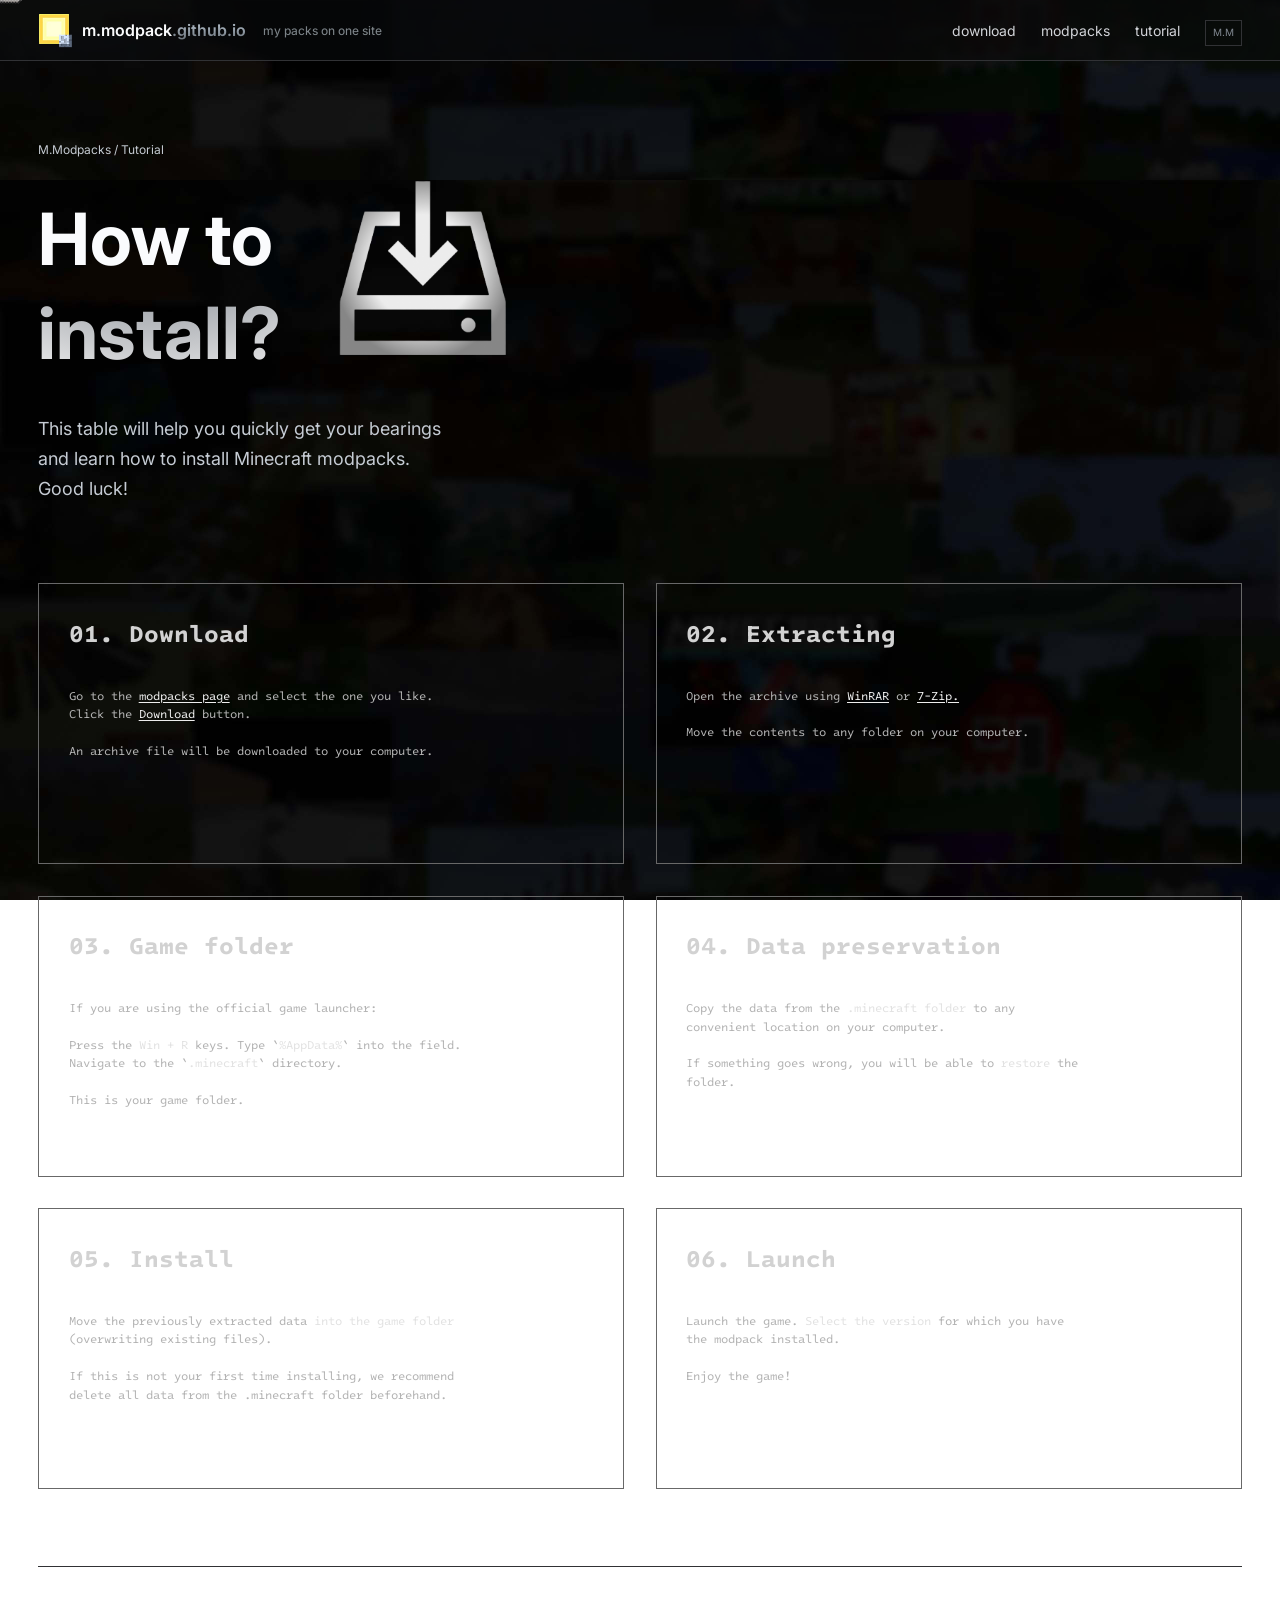
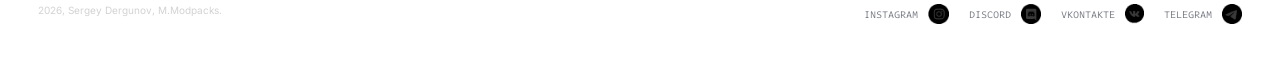
==== tutorial.html @ c3e70efd "create tutorial page" ====
<!DOCTYPE html>
<html lang="en">

<head>
    <meta charset="UTF-8">
    <meta name="viewport" content="width=device-width, initial-scale=1.0">
    <title>M.Modpack — Главная</title>

    <link rel="stylesheet" href="./styles/reset.css">
    <link rel="stylesheet" href="./styles/general.css">
    <link rel="stylesheet" href="./styles/tutorial.css">
</head>

<body>
    <nav class="page-nav">
        <div class="page-nav__container content-container">
            <a class="logo-container" href="./index.html">
                <img src="./imgs/general/logo-img.png" alt="m.modpack logo" />
                <div>
                    <span class="logo-text logo-text-light">m.modpack</span><!--
                    --><span class="logo-text logo-text-dark">.github.io</span>
                </div>
                <div>
                    <span class="logo-text logo-text-description">my packs on one site</span>
                </div>
            </a>

            <ul class="nav-link__container">
                <li><a href="./download.html">download</a></li>
                <li><a href="./modpacks.html">modpacks</a></li>
                <li><a href="./tutorial.html">tutorial</a></li>
                <li><span class="logo-end">M.M</span></li>
            </ul>
        </div>
    </nav>

    <main class="main-content tutorial-content">
        <div class="tutorial-content-container content-container">
            <header class="main-header">

                <div class="tutorial-h1-img-container">
                    <div class="tutorial-h1-container">
                        <span class="main-header__title">M.Modpacks / Tutorial</span>
                        <h1>How to<br><span class="main-header__mark">install?</span></h1>
                    </div>
                    <img src="./imgs/tutorial/tutorial_icon.png" alt="download icon">
                </div>

                <span class="main-header__description">
                    This table will help you quickly get your bearings <br>
                    and learn how to install Minecraft modpacks. <br>
                    Good luck!
                </span>
            </header>

            <section class="tutorial-grid">
                
                <div>
                    <h2>01. Download</h2>
                    <p>Go to the <a href="./index.html">modpacks page</a> and select the one you like. Click the <a href="./download.html">Download</a> button.</p>
                    <br>
                    <p>An archive file will be downloaded to your computer.</p>
                </div>

                <div>
                    <h2>02. Extracting</h2>
                    <p>Open the archive using <a href="https://www.win-rar.com/start.html?&L=4" target="_blank">WinRAR</a> or <a href="https://www.7-zip.org/download.html" target="_blank">7-Zip.</a></p>
                    <br>
                    <p>Move the contents to any folder on your computer.</p>
                </div>

                <div>
                    <h2>03. Game folder</h2>
                    <p>If you are using the official game launcher:</p>
                    <br>
                    <p>Press the <i>Win + R</i> keys. Type `<i>%AppData%</i>` into the field. 
                       Navigate to the `<i>.minecraft</i>` directory. 
                    </p>
                    <br>
                    <p>This is your game folder.</p>
                </div>

                <div>
                    <h2>04. Data preservation</h2>
                    <p>Copy the data from the <i>.minecraft folder</i> to any convenient location on your computer. </p>
                    <br>
                    <p>If something goes wrong, you will be able to <i>restore</i> the folder.</p>
                </div>

                <div>
                    <h2>05. Install</h2>
                    <p>Move the previously extracted data <i>into the game folder</i> (overwriting existing files).</p>
                    <br>
                    <p>
                        If this is not your first time installing, we recommend  
                        delete all data from the .minecraft folder beforehand.
                    </p>
                </div>

                <div>
                    <h2>06. Launch</h2>
                    <p>Launch the game. <i>Select the version</i> for which you have the modpack installed.</p>
                    <br>
                    <p>Enjoy the game!</p>
                </div>
            </section>
        </div>
    </main>

    
    <footer class="footer">
        <div class="footer-container content-container">
            <span>2026, Sergey Dergunov, M.Modpacks.</span>
            <ul class="footer__social-media">
                <li>
                    <a href="https://www.instagram.com/___kaif.999?srtk=MW41cGZpYmdsbzZubA==">
                        <span>instagram</span>
                        <img src="./imgs/general/Inst 1.png" alt="instagram">
                    </a>
                </li>
                <li>
                    <a href="https://discord.com/users/1086365678929453169">
                        <span>discord</span>
                        <img src="./imgs/general/Discord 1.png" alt="discord">
                    </a>
                </li>
                <li>
                    <a href="https://vk.com/id1122904090">
                        <span>vkontakte</span>
                        <img src="./imgs/general/Vk 1.png" alt="vkontakte">
                    </a>
                </li>
                <li>
                    <a href="https://t.me/flydem28">
                        <span>telegram</span>
                        <img src="./imgs/general/Tg 1.png" alt="telegram">
                    </a>
                </li>
            </ul>
        </div>
    </footer>
    
    <div class="sword-follower"></div>

    <script src="./script.js"></script>
</body>


</html>
---- styles/general.css ----
/* ---- Шрифты ---------- */
@import url('https://fonts.googleapis.com/css2?family=Intel+One+Mono:ital,wght@0,300..700;1,300..700&family=Inter:ital,opsz,wght@0,14..32,100..900;1,14..32,100..900&family=Pixelify+Sans:wght@400..700&display=swap');

/* Выделение текста */
::selection {
    background-color: #c1c5cc;
    color: #1E1F21;
}

/* Скролбар */
::-webkit-scrollbar {
    background-color: rgba(11, 12, 15, 1);
    border-left: 1px solid #313235;
    width: 3px;
}

::-webkit-scrollbar-thumb {
    background-color: rgb(104, 104, 104);
}

/* ---- Фон ------------ */
body {
    background-image: url(../imgs/general/Технопираты95-90.jpg);
    background-size: 100%;
    background-position: bottom;
    background-attachment: fixed;
}

/* ---- Контейнер содержимого ---- */
.content-container {
    width: calc(1366px + 6%);
    min-width: 320px;
    padding: 0 3%;
    justify-self: center;
}

/* ---------------------- */
/* Навигация по страницам */
/* ---------------------- */

.page-nav {
    position: sticky;
    top: 0;

    display: flex;
    justify-content: center;

    height: 61px; /* 4.24vh */
    width: 100%;

    border-bottom: 1px solid #313235;
    background-color: rgba(11, 12, 15, 0.5);
    backdrop-filter: blur(50px);
}

.page-nav__container {
    display: flex;
    justify-content: space-between;
}

/* ---- Лого ---- */
.logo-container {
    display: flex;
    align-items: center;
    gap: 10px;
} 

.logo-text {
    font-size: 16px;
    font-family: "Inter", sans-serif;
}

.logo-text-light {
    color: #FAFBFD;
    font-weight: 600;
}

.logo-text-dark {
    /* Градиент для текста*/
    background-image: linear-gradient(180deg,rgb(191, 204, 216) 0%, rgb(106, 114, 121) 100%);
    background-clip: text;
    color: transparent;

    font-weight: 600;
}

.logo-text-description {
    color: rgb(124, 131, 136);

    font-size: 12px;
    font-weight: 450;
    margin-left: 7px;
    transition-duration: 0.1s;
}

.logo-container:hover .logo-text-description {
    color: rgb(175, 185, 194);
    transition-duration: 0.1s;
}

/* ---- Ссылки на страницы ---- */
.nav-link__container {
    
    display: flex;
    align-items: center;
    gap: 25px;

    color: #d1d3d8;
    font-size: 14px;
    font-family: 'Inter', sans-serif;
    font-weight: medium;
}

.nav-link__container a {
    position: relative;
}

/* ---- Анимация при наведении ---- */
.nav-link__container a::after {
    content: '';

    position: absolute;
    left: 0;
    bottom: -7px;
    
    width: 100%;
    height: 1px;

    background-color: #9b9fa3;
    background: radial-gradient(circle,rgba(181, 185, 189, 1) 30%, rgba(85, 87, 90, 1) 90%);

    /* Выезд слева */
    transform: scaleX(0); 
    transform-origin: left; 
    transition: transform 0.3s ease-in-out; 
}

.nav-link__container a:hover::after {
    transform: scaleX(1);
}

.nav-link__container a:hover {
    color: #e7e8ec;
    filter: brightness(110%);
    text-underline-offset: 7px;
}

.logo-end {
    border: 1px solid #313235;
    padding: 7px; padding-top: 5px;

    color: #808790;
    font-size: 10px;

    user-select: none;
}

/* ---------------------- */
/* - Содержимое страниц - */
/* ---------------------- */

.main-content {
    display: flex;
    justify-content: center;

    margin-top: 12vh;
}

@media (max-width: 1925px) {
    .main-content { margin-top: 9vh;}
}

/* @media (max-width: 900px) {
    .main-content { background-color: red;}
} */

.main-content__container {
    display: flex;
    justify-content: space-between;
    align-items: center;
    gap: 6%;
}

/* Шапка */
.main-header {
    display: flex;
    flex-direction: column;
    gap: 35px;
    /* gap: 2.5vh; */
}

.main-header__title {
    color: #c4cad1;
    font-size: 12px;
    font-family: 'Inter', sans-serif;
    font-weight: medium;
}

.main-header__mark {
    background-image: radial-gradient(circle at center -250%, rgba(117, 123, 132, 1) 50%, rgba(237, 237, 237, 1) 100%);
    background-clip: text;
    color: transparent;
}

.main-header__description {
    color: #c5cbd3;
    font-size: 18px;
    font-family: 'Inter', sans-serif;
    font-weight: 400;
    line-height: 165%;
}

/* ---------------------- */
/* ----- Типографика ---- */
/* ---------------------- */

h1 {
    color: #FAFBFD;
    /* font-size: 96px; 3.75vw */
    font-size: clamp(72px, 96px, 5vw);
    font-family: 'Inter', sans-serif;
    font-weight: bold;
    line-height: 105%;
}

p {
    color: #D2D2D2;
    font-family: "Inter", sans-serif;
    font-optical-sizing: auto;
    font-weight: 300;
    font-style: normal;
}

a {
    color: inherit;
}

a:hover {
    filter: inherit;
}

/* ---------------------- */
/* ------- Подвал ------- */
/* ---------------------- */

.footer {
    display: flex;
    justify-content: center;
    margin-top: 7vh;
    padding: 0 3%;
}

@media (max-width: 1921px) {
    .footer{margin-top: 8.5vh;}
}

.footer-container {
    display: flex;
    justify-content: space-between;
    padding: 37px 0;
    width: 1366px;

    border-top: 1px solid #313235;
    color: #D2D2D2;
    font-size: 10px;
    font-family: 'Inter', sans-serif;
}

.footer__social-media {
    display: flex;
    justify-content: space-between;
    gap: 20px;
    height: 100%;
}

.footer__social-media img {
    height: 20px;
}

.footer__social-media li a {
    display: flex;
    align-items: center;
    gap: 10px;
}

.footer__social-media li a span {
    color: #7e818a;
    font-family: 'Intel One Mono', sans-serif;
    text-transform: uppercase;
    /* padding-bottom: 3px; */
}

.footer__social-media a:hover span {
    color: #a3a6ac;
}


/* ---- Курсор ---- */
.sword-follower {
    z-index: 4;
    width: 32px;
    height: 32px;
    background-image: url(../imgs/cursor/minecraft_sword.png);
    background-size: 100%/6;
    background-position: 0%;
    background-repeat: no-repeat;
    position: fixed;
    top: 0;
    left: 0;
    pointer-events: none; 
    will-change: transform; /* для плавности */
    /* transition-duration: 0.15s; */
}
---- styles/tutorial.css ----
/* Шапка */

.main-header h1 {
    margin-top: 35px;
    line-height: 130%;
}

.tutorial-content-container {
    display: flex;
    flex-direction: column;
    gap: 80px;
}

.tutorial-h1-img-container {
    display: flex;
    align-items: end;
    gap: 4.5vw;
    /* padding-bottom: 3vh; */
}

.tutorial-h1-img-container img {
    height: 246px;
    padding-bottom: 2%;
}

@media (max-width: 1821px) {
    .tutorial-h1-img-container img {
        height: 22vh;
    }
}

.tutorial-h1-container {
    display: flex;
    flex-direction: column;
}

/* Сетка с инструкцией по установке */
.tutorial-grid {
    display: grid;
    grid-template-columns: 1fr 1fr 1fr;
    gap: 35px;
    padding: 0;
}

.tutorial-grid div {
    min-height: 281px;
    padding: 10px;
    border: 1px solid rgb(104, 104, 104);
}

.tutorial-grid h2 {
    margin-bottom: 35px;

    color: #d2d2d2;
    font-size: 24px;
    font-family: 'Intel One Mono', monospace;
    font-weight: bold;
    line-height: 155%;
}

.tutorial-grid p {
    padding-right: 45%;

    color: #B3B3B3;
    font-size: 12px;
    font-family: 'Intel One Mono', monospace;
    font-weight: 400;
    line-height: 155%;
}

.tutorial-grid a {
    color: #ededed;
    text-decoration: underline;
    text-underline-offset: 2px;
}

.tutorial-grid i {
    color: #e2e2e2;
    font-style: normal;
}

@media (max-width: 1320px) {
    .tutorial-grid {
        grid-template-columns: 1fr 1fr;
        gap: 3.5vh;
        /* background-color: red; */
    }
    .tutorial-grid div {
        padding: 5%;
    }
    .tutorial-grid p {
        padding-right: 25%;
    }
}

@media (max-width: 575px) {
    .tutorial-grid {
        grid-template-columns: 1fr;
        gap: 1%;
    }
    .tutorial-grid div {
        padding: 5%;
    }
    .tutorial-grid p {
        padding-right: 25%;
    }
}
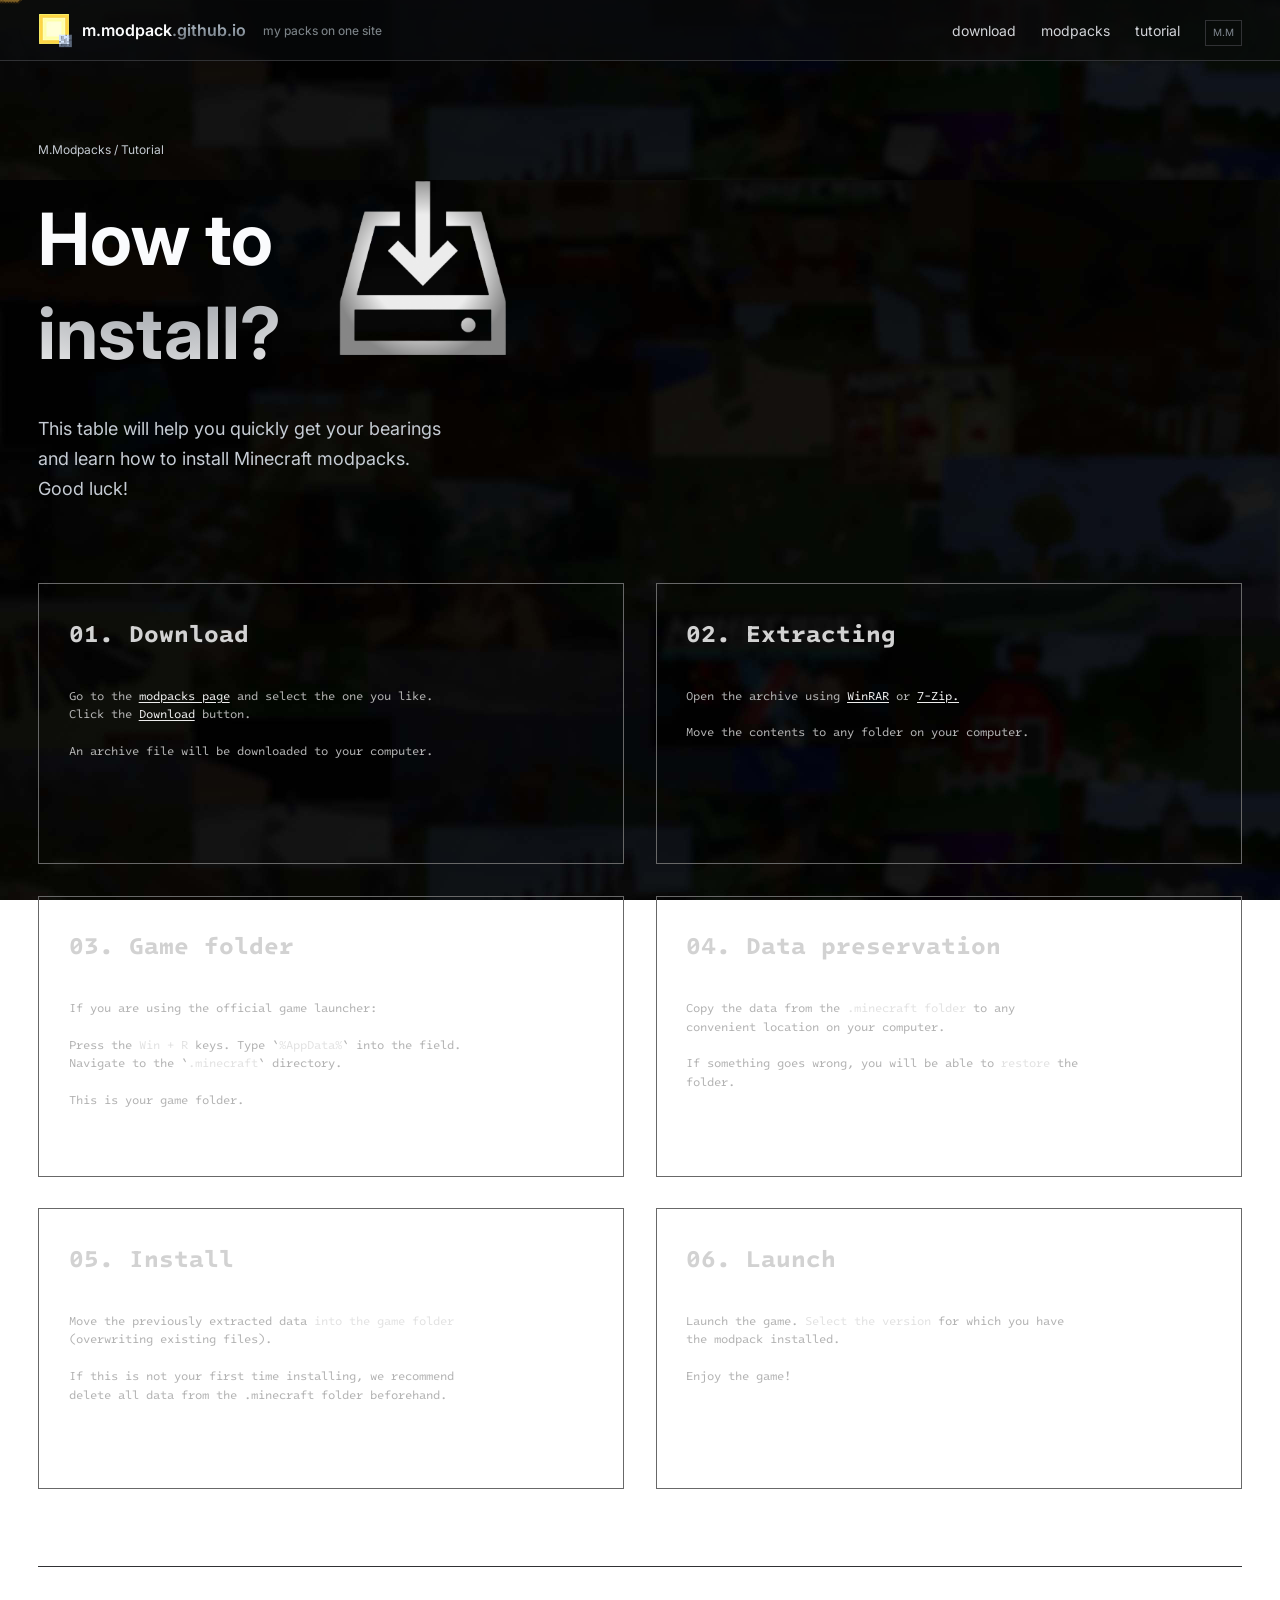
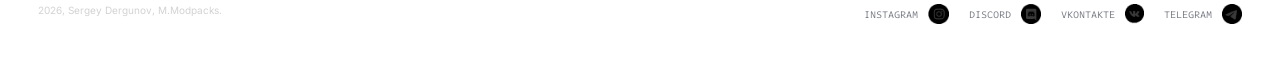
==== commit 4724bbfe: "add switching between tabs" ====
--- a/tutorial.html
+++ b/tutorial.html
@@ -4,7 +4,9 @@
 <head>
     <meta charset="UTF-8">
     <meta name="viewport" content="width=device-width, initial-scale=1.0">
-    <title>M.Modpack — Главная</title>
+    <title>M.Modpack — установка</title>
+
+    <link rel="icon" href="./imgs/general/logo-img.png">
 
     <link rel="stylesheet" href="./styles/reset.css">
     <link rel="stylesheet" href="./styles/general.css">
--- a/styles/general.css
+++ b/styles/general.css
@@ -45,7 +45,8 @@
     display: flex;
     justify-content: center;
 
-    height: 61px; /* 4.24vh */
+    height: 61px;
+    /* 4.24vh */
     width: 100%;
 
     border-bottom: 1px solid #313235;
@@ -63,7 +64,7 @@
     display: flex;
     align-items: center;
     gap: 10px;
-} 
+}
 
 .logo-text {
     font-size: 16px;
@@ -77,7 +78,7 @@
 
 .logo-text-dark {
     /* Градиент для текста*/
-    background-image: linear-gradient(180deg,rgb(191, 204, 216) 0%, rgb(106, 114, 121) 100%);
+    background-image: linear-gradient(180deg, rgb(191, 204, 216) 0%, rgb(106, 114, 121) 100%);
     background-clip: text;
     color: transparent;
 
@@ -100,7 +101,7 @@
 
 /* ---- Ссылки на страницы ---- */
 .nav-link__container {
-    
+
     display: flex;
     align-items: center;
     gap: 25px;
@@ -122,17 +123,17 @@
     position: absolute;
     left: 0;
     bottom: -7px;
-    
+
     width: 100%;
     height: 1px;
 
     background-color: #9b9fa3;
-    background: radial-gradient(circle,rgba(181, 185, 189, 1) 30%, rgba(85, 87, 90, 1) 90%);
+    background: radial-gradient(circle, rgba(181, 185, 189, 1) 30%, rgba(85, 87, 90, 1) 90%);
 
     /* Выезд слева */
-    transform: scaleX(0); 
-    transform-origin: left; 
-    transition: transform 0.3s ease-in-out; 
+    transform: scaleX(0);
+    transform-origin: left;
+    transition: transform 0.3s ease-in-out;
 }
 
 .nav-link__container a:hover::after {
@@ -147,7 +148,8 @@
 
 .logo-end {
     border: 1px solid #313235;
-    padding: 7px; padding-top: 5px;
+    padding: 7px;
+    padding-top: 5px;
 
     color: #808790;
     font-size: 10px;
@@ -167,7 +169,9 @@
 }
 
 @media (max-width: 1925px) {
-    .main-content { margin-top: 9vh;}
+    .main-content {
+        margin-top: 9vh;
+    }
 }
 
 /* @media (max-width: 900px) {
@@ -251,7 +255,9 @@
 }
 
 @media (max-width: 1921px) {
-    .footer{margin-top: 8.5vh;}
+    .footer {
+        margin-top: 8.5vh;
+    }
 }
 
 .footer-container {
@@ -307,7 +313,25 @@
     position: fixed;
     top: 0;
     left: 0;
-    pointer-events: none; 
-    will-change: transform; /* для плавности */
+    pointer-events: none;
+    will-change: transform;
+    /* для плавности */
     /* transition-duration: 0.15s; */
+}
+
+@keyframes fadeIn {
+    from {
+        opacity: 0;
+        transform: translateY(10px);
+    }
+
+    to {
+        opacity: 1;
+        transform: translateY(0);
+    }
+}
+
+main, header {
+    opacity: 0;
+    animation: fadeIn 0.2s ease-out forwards;
 }
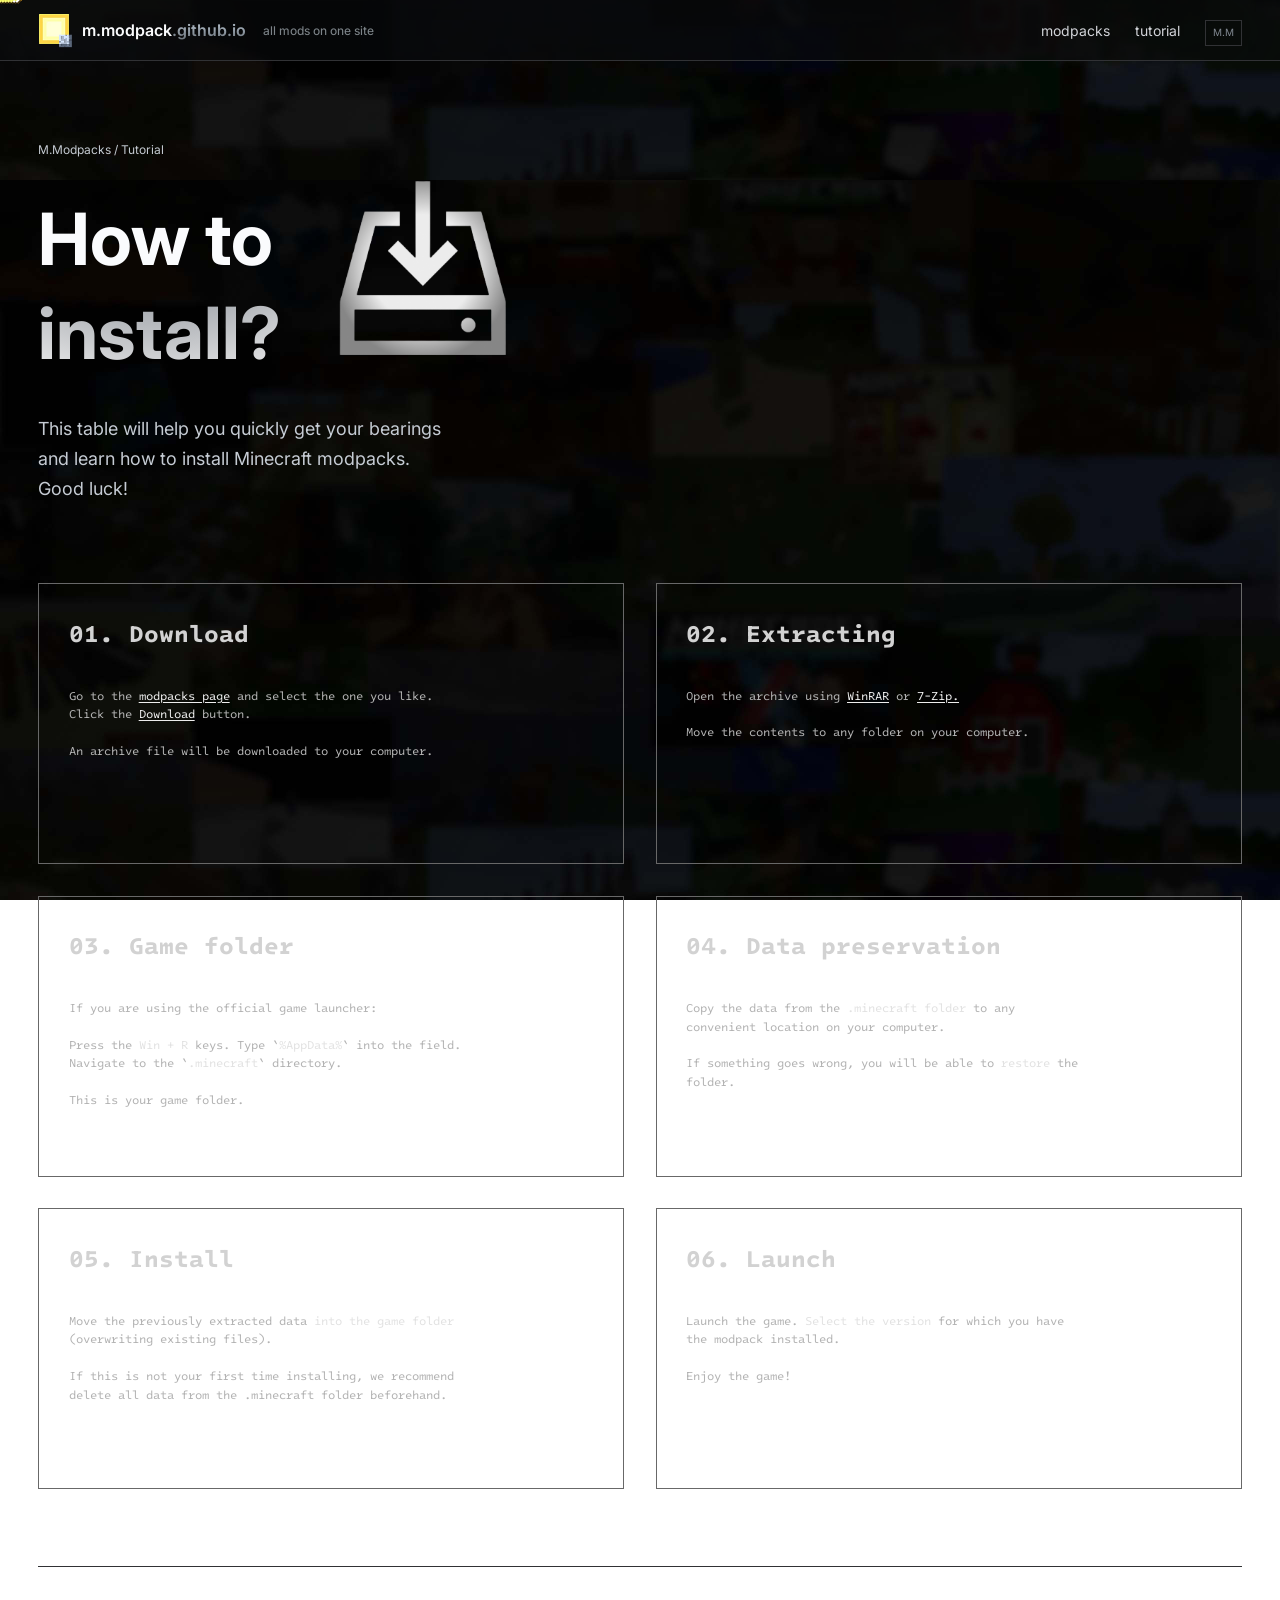
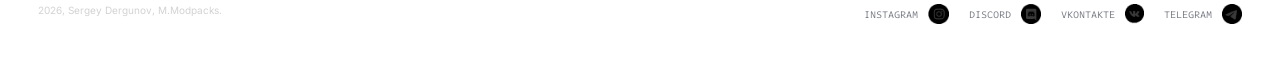
==== commit fe638fe5: "add big mod_cards with js" ====
--- a/tutorial.html
+++ b/tutorial.html
@@ -16,6 +16,8 @@
 <body>
     <nav class="page-nav">
         <div class="page-nav__container content-container">
+
+            <!-- Логотип и ссылка на главную -->
             <a class="logo-container" href="./index.html">
                 <img src="./imgs/general/logo-img.png" alt="m.modpack logo" />
                 <div>
@@ -23,12 +25,12 @@
                     --><span class="logo-text logo-text-dark">.github.io</span>
                 </div>
                 <div>
-                    <span class="logo-text logo-text-description">my packs on one site</span>
+                    <span class="logo-text logo-text-description">all mods on one site</span>
                 </div>
             </a>
 
+            <!-- Список ссылок справа -->
             <ul class="nav-link__container">
-                <li><a href="./download.html">download</a></li>
                 <li><a href="./modpacks.html">modpacks</a></li>
                 <li><a href="./tutorial.html">tutorial</a></li>
                 <li><span class="logo-end">M.M</span></li>
@@ -38,16 +40,24 @@
 
     <main class="main-content tutorial-content">
         <div class="tutorial-content-container content-container">
+            <!-- Шапка -->
             <header class="main-header">
 
                 <div class="tutorial-h1-img-container">
                     <div class="tutorial-h1-container">
+
+                        <!-- Верхняя подпись -->
                         <span class="main-header__title">M.Modpacks / Tutorial</span>
+
+                        <!-- Главный заголовок -->
                         <h1>How to<br><span class="main-header__mark">install?</span></h1>
                     </div>
+
+                    <!-- Иконка заголовка -->
                     <img src="./imgs/tutorial/tutorial_icon.png" alt="download icon">
                 </div>
 
+                <!-- Описание -->
                 <span class="main-header__description">
                     This table will help you quickly get your bearings <br>
                     and learn how to install Minecraft modpacks. <br>
@@ -55,6 +65,7 @@
                 </span>
             </header>
 
+            <!-- Сетка с инструкцией -->
             <section class="tutorial-grid">
                 
                 <div>
@@ -109,10 +120,12 @@
         </div>
     </main>
 
-    
+    <!-- Подвал -->
     <footer class="footer">
         <div class="footer-container content-container">
             <span>2026, Sergey Dergunov, M.Modpacks.</span>
+
+            <!-- Ссылки на соц. сети -->
             <ul class="footer__social-media">
                 <li>
                     <a href="https://www.instagram.com/___kaif.999?srtk=MW41cGZpYmdsbzZubA==">
@@ -142,9 +155,11 @@
         </div>
     </footer>
     
+    <!-- Меч следующий за курсором -->
     <div class="sword-follower"></div>
 
-    <script src="./script.js"></script>
+    <!-- Скрипты -->
+    <script src="./scripts/script.js"></script>
 </body>
 
 
--- a/styles/general.css
+++ b/styles/general.css
@@ -1,13 +1,32 @@
 /* ---- Шрифты ---------- */
 @import url('https://fonts.googleapis.com/css2?family=Intel+One+Mono:ital,wght@0,300..700;1,300..700&family=Inter:ital,opsz,wght@0,14..32,100..900;1,14..32,100..900&family=Pixelify+Sans:wght@400..700&display=swap');
 
-/* Выделение текста */
+/* ---- Анимация прогрузки страниц ---- */
+
+@keyframes fadeIn {
+    from {
+        opacity: 0;
+        transform: translateY(10px);
+    }
+
+    to {
+        opacity: 1;
+        transform: translateY(0);
+    }
+}
+
+main, header {
+    opacity: 0;
+    animation: fadeIn 0.2s ease-out forwards;
+}
+
+/* ---- Выделение текста ----*/
 ::selection {
     background-color: #c1c5cc;
     color: #1E1F21;
 }
 
-/* Скролбар */
+/* ---- Скролбар ---- */
 ::-webkit-scrollbar {
     background-color: rgba(11, 12, 15, 1);
     border-left: 1px solid #313235;
@@ -41,6 +60,7 @@
 .page-nav {
     position: sticky;
     top: 0;
+    z-index: 1;
 
     display: flex;
     justify-content: center;
@@ -99,6 +119,12 @@
     transition-duration: 0.1s;
 }
 
+@media (max-width: 1100px) {
+    .logo-text-description {
+        display: none;
+    }
+}
+
 /* ---- Ссылки на страницы ---- */
 .nav-link__container {
 
@@ -155,6 +181,38 @@
     font-size: 10px;
 
     user-select: none;
+}
+
+/* ---------------------- */
+/* -------- Шапка ------- */
+/* ---------------------- */
+
+.header {
+    display: flex;
+    flex-direction: column;
+    gap: 35px;
+    /* gap: 2.5vh; */
+}
+
+.header__title {
+    color: #c4cad1;
+    font-size: 12px;
+    font-family: 'Inter', sans-serif;
+    font-weight: medium;
+}
+
+.header__mark {
+    background-image: radial-gradient(circle at center -250%, rgba(117, 123, 132, 1) 50%, rgba(237, 237, 237, 1) 100%);
+    background-clip: text;
+    color: transparent;
+}
+
+.header__description {
+    color: #c5cbd3;
+    font-size: 18px;
+    font-family: 'Inter', sans-serif;
+    font-weight: 400;
+    line-height: 165%;
 }
 
 /* ---------------------- */
@@ -243,6 +301,58 @@
     filter: inherit;
 }
 
+
+
+/* Ссылка со статичной стрелочкой */
+
+.arrow-link {
+    color: #d3d7e2;
+    /* font-size: 13px; */
+    font-family: 'Inter', sans-serif;
+    font-weight: 400;
+}
+
+.link-underline div {
+    display: inline-block;
+    padding-bottom: 0px;
+    border-bottom: 1px solid #6d6f74;
+    transition-duration: 0.1s;
+}
+
+.link-underline:hover div {
+    border-bottom: 1px solid #e5e6e9;
+    transition-duration: 0.1s;
+}
+
+.link-icon {
+    margin-left: 0.3%;
+}
+
+.link-icon span {
+    display: inline-block;
+    transform: rotate(-45deg);
+}
+
+/* Ссылка с динамичной стрелочкой */
+
+.base-link__text {
+    text-decoration: underline;
+    text-underline-offset: 3px;
+    text-decoration-color: inherit;
+}
+
+.base-link__arrow, .base-link:hover {
+    transition: 0.2s
+}
+
+.base-link__arrow {
+    transform: translate(-1px, 1px);
+}
+
+.base-link:hover .base-link__arrow {
+    transform: translate(0px, 0px);
+}
+
 /* ---------------------- */
 /* ------- Подвал ------- */
 /* ---------------------- */
@@ -252,12 +362,6 @@
     justify-content: center;
     margin-top: 7vh;
     padding: 0 3%;
-}
-
-@media (max-width: 1921px) {
-    .footer {
-        margin-top: 8.5vh;
-    }
 }
 
 .footer-container {
@@ -300,6 +404,17 @@
     color: #a3a6ac;
 }
 
+@media (max-width: 1921px) {
+    .footer {
+        margin-top: 8.5vh;
+    }
+} @media (max-width: 500px) {
+    .footer-container {
+        padding: 20px 0;
+        flex-direction: column;
+        gap: 20px;
+    }
+}
 
 /* ---- Курсор ---- */
 .sword-follower {
@@ -317,21 +432,4 @@
     will-change: transform;
     /* для плавности */
     /* transition-duration: 0.15s; */
-}
-
-@keyframes fadeIn {
-    from {
-        opacity: 0;
-        transform: translateY(10px);
-    }
-
-    to {
-        opacity: 1;
-        transform: translateY(0);
-    }
-}
-
-main, header {
-    opacity: 0;
-    animation: fadeIn 0.2s ease-out forwards;
 }
